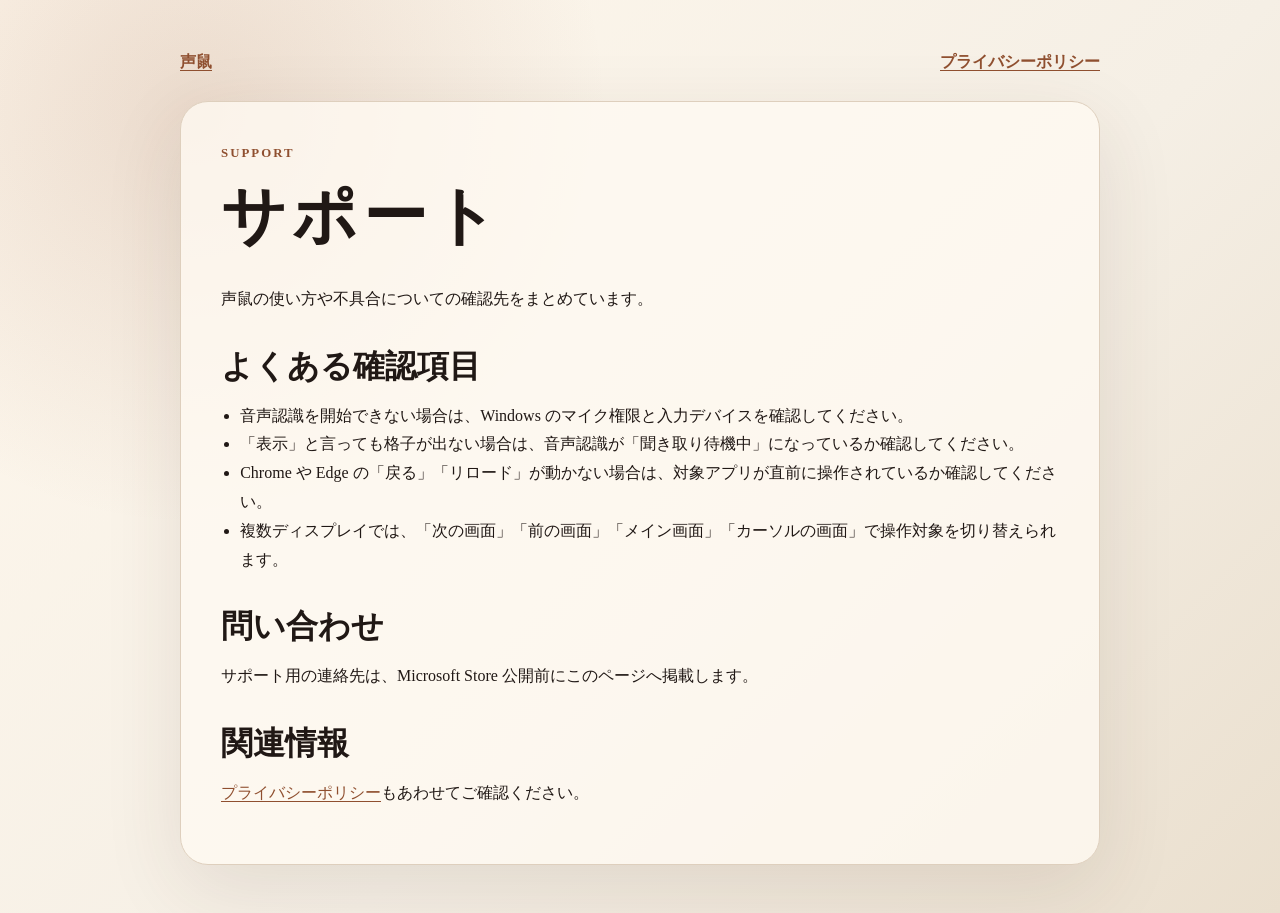
==== support.html @ de3fae3c "Add Koe Nezumi public site" ====
<!doctype html>
<html lang="ja">
<head>
  <meta charset="utf-8">
  <meta name="viewport" content="width=device-width, initial-scale=1">
  <title>サポート | 声鼠</title>
  <meta name="description" content="声鼠のサポート情報です。">
  <link rel="stylesheet" href="./styles.css">
</head>
<body>
  <main class="page">
    <nav class="nav"><a href="./index.html">声鼠</a><a href="./privacy.html">プライバシーポリシー</a></nav>
    <section class="card document">
      <p class="eyebrow">Support</p>
      <h1>サポート</h1>
      <p>声鼠の使い方や不具合についての確認先をまとめています。</p>

      <h2>よくある確認項目</h2>
      <ul>
        <li>音声認識を開始できない場合は、Windows のマイク権限と入力デバイスを確認してください。</li>
        <li>「表示」と言っても格子が出ない場合は、音声認識が「聞き取り待機中」になっているか確認してください。</li>
        <li>Chrome や Edge の「戻る」「リロード」が動かない場合は、対象アプリが直前に操作されているか確認してください。</li>
        <li>複数ディスプレイでは、「次の画面」「前の画面」「メイン画面」「カーソルの画面」で操作対象を切り替えられます。</li>
      </ul>

      <h2>問い合わせ</h2>
      <p>サポート用の連絡先は、Microsoft Store 公開前にこのページへ掲載します。</p>

      <h2>関連情報</h2>
      <p><a href="./privacy.html">プライバシーポリシー</a>もあわせてご確認ください。</p>
    </section>
  </main>
</body>
</html>
---- styles.css ----
:root {
  color-scheme: light;
  --bg: #f5efe5;
  --ink: #201815;
  --muted: #6f625b;
  --card: #fffaf2;
  --line: #decfbd;
  --accent: #8f4f2f;
  --accent-ink: #fff8ef;
}

* {
  box-sizing: border-box;
}

body {
  margin: 0;
  color: var(--ink);
  background:
    radial-gradient(circle at 15% 12%, rgba(143, 79, 47, 0.16), transparent 26rem),
    linear-gradient(135deg, #fff8ed 0%, var(--bg) 58%, #eadfce 100%);
  font-family: "Yu Mincho", "Hiragino Mincho ProN", "Noto Serif JP", serif;
  line-height: 1.8;
}

a {
  color: var(--accent);
  text-decoration-thickness: 0.08em;
  text-underline-offset: 0.18em;
}

.page {
  width: min(920px, calc(100% - 32px));
  margin: 0 auto;
  padding: 48px 0;
}

.hero {
  min-height: 56vh;
  display: grid;
  align-content: center;
  padding: 64px 0;
}

.eyebrow {
  margin: 0 0 12px;
  color: var(--accent);
  font-size: 0.8rem;
  font-weight: 700;
  letter-spacing: 0.16em;
  text-transform: uppercase;
}

h1,
h2 {
  line-height: 1.25;
}

h1 {
  margin: 0;
  font-size: clamp(3rem, 11vw, 7rem);
  letter-spacing: 0.08em;
}

h2 {
  margin: 0 0 16px;
  font-size: clamp(1.3rem, 3vw, 2rem);
}

.lead {
  width: min(680px, 100%);
  margin: 24px 0 0;
  color: var(--muted);
  font-size: clamp(1.1rem, 2.5vw, 1.45rem);
}

.actions {
  display: flex;
  flex-wrap: wrap;
  gap: 12px;
  margin-top: 32px;
}

.button {
  display: inline-flex;
  align-items: center;
  justify-content: center;
  min-height: 44px;
  padding: 8px 18px;
  border: 1px solid var(--accent);
  border-radius: 999px;
  background: var(--accent);
  color: var(--accent-ink);
  font-weight: 700;
  text-decoration: none;
}

.button-secondary {
  background: transparent;
  color: var(--accent);
}

.card {
  margin-top: 24px;
  padding: clamp(24px, 5vw, 40px);
  border: 1px solid var(--line);
  border-radius: 28px;
  background: rgba(255, 250, 242, 0.78);
  box-shadow: 0 24px 80px rgba(74, 50, 36, 0.11);
}

.document h1 {
  margin-bottom: 28px;
  font-size: clamp(2.2rem, 7vw, 4rem);
}

.document h2 {
  margin-top: 32px;
}

.nav {
  display: flex;
  justify-content: space-between;
  gap: 16px;
  margin-bottom: 24px;
  font-weight: 700;
}

.updated {
  margin-top: 40px;
  color: var(--muted);
  font-size: 0.95rem;
}

ul {
  padding-left: 1.2em;
}

@media (max-width: 640px) {
  .page {
    width: min(100% - 24px, 920px);
    padding: 24px 0;
  }

  .hero {
    min-height: auto;
    padding: 48px 0;
  }
}
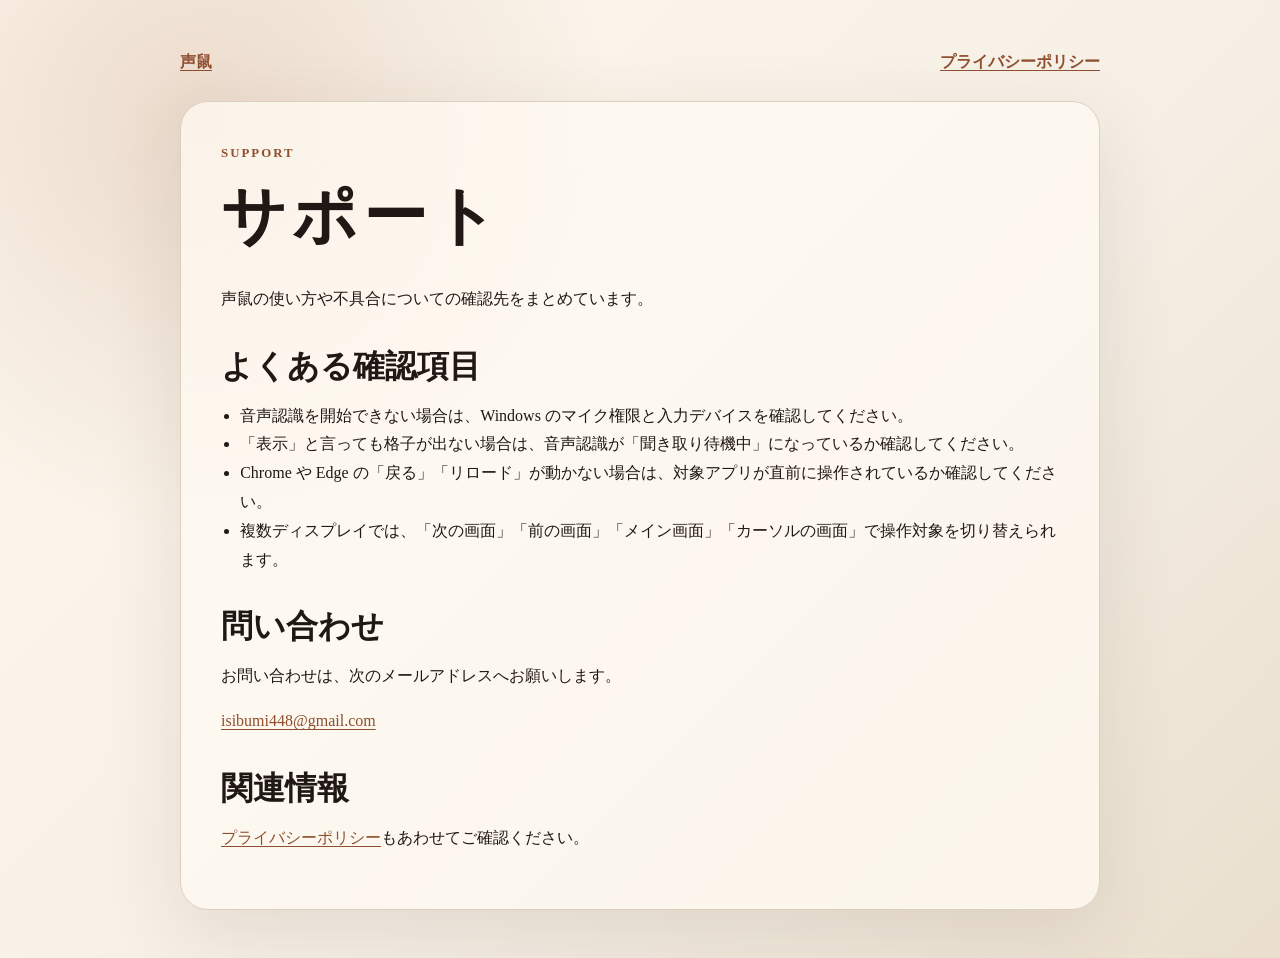
==== commit 46f67c24: "Add support contact email" ====
--- a/support.html
+++ b/support.html
@@ -24,7 +24,8 @@
       </ul>
 
       <h2>問い合わせ</h2>
-      <p>サポート用の連絡先は、Microsoft Store 公開前にこのページへ掲載します。</p>
+      <p>お問い合わせは、次のメールアドレスへお願いします。</p>
+      <p><a href="mailto:isibumi448@gmail.com">isibumi448@gmail.com</a></p>
 
       <h2>関連情報</h2>
       <p><a href="./privacy.html">プライバシーポリシー</a>もあわせてご確認ください。</p>
